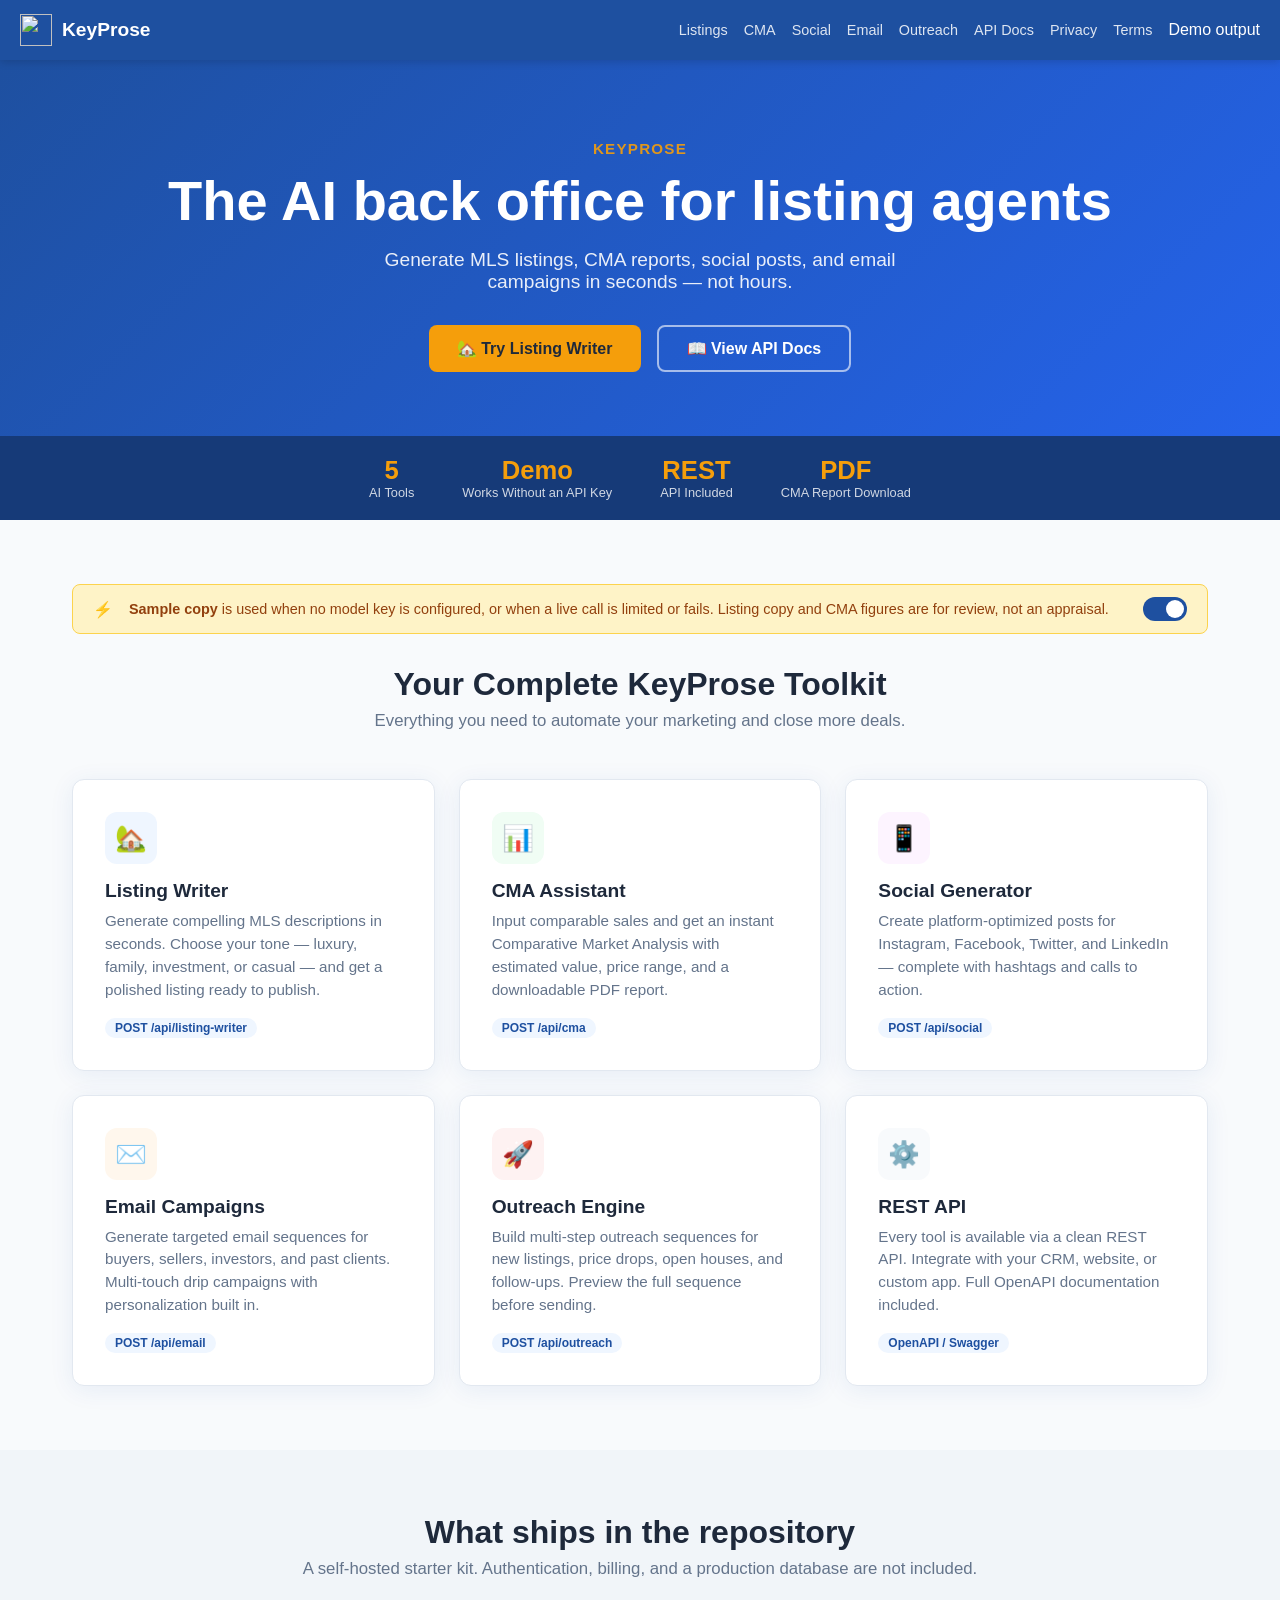
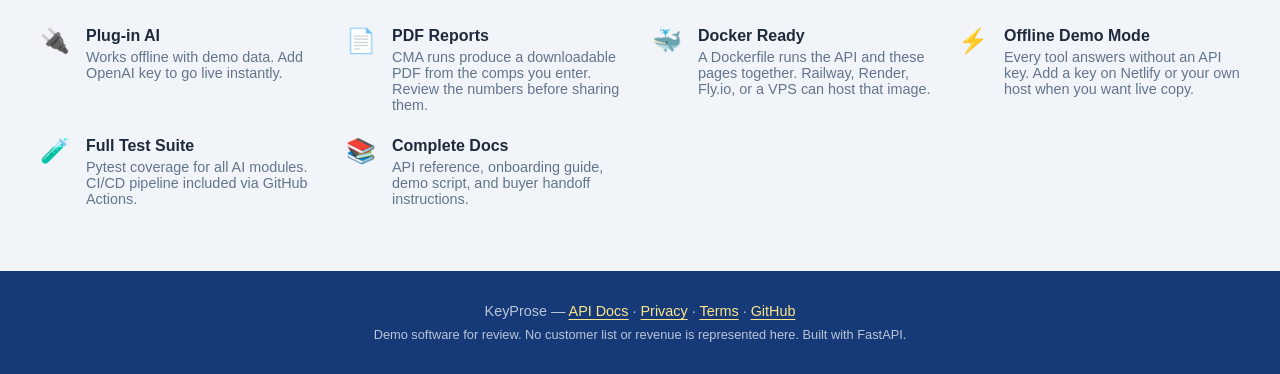
==== frontend/index.html @ 305be6d4 "Add a KeyProse privacy policy and terms of use. Describe the public site's listing tools, Netlify ho" ====
<!DOCTYPE html>
<html lang="en">
<head>
  <meta charset="UTF-8" />
  <meta name="viewport" content="width=device-width, initial-scale=1.0" />
  <title>KeyProse</title>
  <meta name="description" content="KeyProse: the AI back office for listing agents" />
  <link rel="canonical" href="https://keyprose.com/" />
  <link rel="icon" href="/assets/favicon.svg" type="image/svg+xml" />
  <style>
    :root {
      --primary: #1e50a0;
      --primary-dark: #163a78;
      --accent: #f59e0b;
      --bg: #f8fafc;
      --card: #ffffff;
      --text: #1e293b;
      --muted: #64748b;
      --border: #e2e8f0;
      --radius: 12px;
      --shadow: 0 4px 24px rgba(30,80,160,0.08);
    }
    * { box-sizing: border-box; margin: 0; padding: 0; }
    body { font-family: -apple-system, BlinkMacSystemFont, 'Segoe UI', sans-serif; background: var(--bg); color: var(--text); }

    /* Nav */
    nav { background: var(--primary); color: #fff; padding: 0.65rem 1.25rem; display: flex; align-items: center; justify-content: space-between; min-height: 60px; height: auto; flex-wrap: wrap; gap: 0.6rem 1rem; position: sticky; top: 0; z-index: 100; box-shadow: 0 2px 8px rgba(0,0,0,0.15); }
    .nav-brand { font-size: 1.2rem; font-weight: 700; display: flex; align-items: center; gap: 10px; }
    .nav-brand img, .nav-brand svg { width: 32px; height: 32px; }
    .hero .eyebrow { font-size: 0.95rem; font-weight: 800; letter-spacing: 0.08em; text-transform: uppercase; color: #f59e0b; margin-bottom: 0.75rem; }
    .nav-links { display: flex; flex-wrap: wrap; gap: 0.45rem 1rem; align-items: center; }
    .nav-links a { color: rgba(255,255,255,0.85); text-decoration: none; font-size: 0.9rem; transition: color 0.2s; }
    .nav-links a:hover { color: #fff; }
    .demo-badge { background: var(--accent); color: #1e293b; font-size: 0.75rem; font-weight: 700; padding: 2px 8px; border-radius: 20px; }

    /* Hero */
    .hero { background: linear-gradient(135deg, var(--primary) 0%, #2563eb 100%); color: #fff; padding: 5rem 2rem 4rem; text-align: center; }
    .hero h1 { font-size: clamp(2rem, 5vw, 3.5rem); font-weight: 800; margin-bottom: 1rem; line-height: 1.15; }
    .hero p { font-size: 1.2rem; opacity: 0.9; max-width: 600px; margin: 0 auto 2rem; }
    .hero-cta { display: flex; gap: 1rem; justify-content: center; flex-wrap: wrap; }
    .btn { display: inline-flex; align-items: center; gap: 8px; padding: 0.75rem 1.75rem; border-radius: 8px; font-weight: 600; font-size: 1rem; text-decoration: none; cursor: pointer; border: none; transition: all 0.2s; }
    .btn-primary { background: var(--accent); color: #1e293b; }
    .btn-primary:hover { background: #d97706; transform: translateY(-1px); }
    .btn-outline { background: transparent; color: #fff; border: 2px solid rgba(255,255,255,0.6); }
    .btn-outline:hover { border-color: #fff; background: rgba(255,255,255,0.1); }

    /* Stats bar */
    .stats-bar { background: var(--primary-dark); color: #fff; display: flex; justify-content: center; gap: 3rem; padding: 1.25rem 2rem; flex-wrap: wrap; }
    .stat { text-align: center; }
    .stat-num { font-size: 1.6rem; font-weight: 800; color: var(--accent); }
    .stat-label { font-size: 0.8rem; opacity: 0.8; }

    /* Tools grid */
    .section { padding: 4rem 2rem; max-width: 1200px; margin: 0 auto; }
    .section-title { font-size: 2rem; font-weight: 700; text-align: center; margin-bottom: 0.5rem; }
    .section-sub { text-align: center; color: var(--muted); margin-bottom: 3rem; font-size: 1.05rem; }
    .tools-grid { display: grid; grid-template-columns: repeat(auto-fit, minmax(300px, 1fr)); gap: 1.5rem; }
    .tool-card { background: var(--card); border-radius: var(--radius); padding: 2rem; box-shadow: var(--shadow); border: 1px solid var(--border); transition: transform 0.2s, box-shadow 0.2s; text-decoration: none; color: inherit; display: block; }
    .tool-card:hover { transform: translateY(-4px); box-shadow: 0 8px 32px rgba(30,80,160,0.14); }
    .tool-icon { width: 52px; height: 52px; border-radius: 12px; display: flex; align-items: center; justify-content: center; font-size: 1.6rem; margin-bottom: 1rem; }
    .tool-card h3 { font-size: 1.2rem; font-weight: 700; margin-bottom: 0.5rem; }
    .tool-card p { color: var(--muted); font-size: 0.95rem; line-height: 1.5; margin-bottom: 1rem; }
    .tool-tag { display: inline-block; background: #eff6ff; color: var(--primary); font-size: 0.75rem; font-weight: 600; padding: 3px 10px; border-radius: 20px; }

    /* Features */
    .features-grid { display: grid; grid-template-columns: repeat(auto-fit, minmax(250px, 1fr)); gap: 1.5rem; }
    .feature { display: flex; gap: 1rem; align-items: flex-start; }
    .feature-icon { font-size: 1.5rem; flex-shrink: 0; }
    .feature h4 { font-weight: 600; margin-bottom: 0.25rem; }
    .feature p { color: var(--muted); font-size: 0.9rem; }

    /* Demo mode toggle */
    .demo-banner { background: #fef3c7; border: 1px solid #fcd34d; border-radius: 8px; padding: 0.75rem 1.25rem; display: flex; align-items: center; gap: 1rem; margin-bottom: 2rem; }
    .demo-banner p { font-size: 0.9rem; color: #92400e; flex: 1; }
    .toggle { position: relative; display: inline-block; width: 44px; height: 24px; }
    .toggle input { opacity: 0; width: 0; height: 0; }
    .slider { position: absolute; cursor: pointer; inset: 0; background: #cbd5e1; border-radius: 24px; transition: 0.3s; }
    .slider:before { content: ''; position: absolute; height: 18px; width: 18px; left: 3px; bottom: 3px; background: white; border-radius: 50%; transition: 0.3s; }
    input:checked + .slider { background: var(--primary); }
    input:checked + .slider:before { transform: translateX(20px); }

    /* Footer */
    footer { background: var(--primary-dark); color: rgba(255,255,255,0.7); text-align: center; padding: 2rem; font-size: 0.9rem; }
    footer a { color: #fde68a; text-decoration: underline; text-underline-offset: 0.18em; }
  </style>
</head>
<body>

<nav>
  <div class="nav-brand">
    <img src="/assets/favicon.svg" alt="" width="32" height="32" />
    KeyProse
  </div>
  <div class="nav-links">
    <a href="/tools/listing">Listings</a>
    <a href="/tools/cma">CMA</a>
    <a href="/tools/social">Social</a>
    <a href="/tools/email">Email</a>
    <a href="/tools/outreach">Outreach</a>
    <a href="/docs">API Docs</a>
    <a href="/privacy">Privacy</a>
    <a href="/terms">Terms</a>
    <span class="ai-mode-badge is-demo" id="site-mode-badge">Demo output</span>
  </div>
</nav>

<section class="hero">
  <p class="eyebrow">KeyProse</p>
  <h1>The AI back office for listing agents</h1>
  <p>Generate MLS listings, CMA reports, social posts, and email campaigns in seconds — not hours.</p>
  <div class="hero-cta">
    <a href="/tools/listing" class="btn btn-primary">🏡 Try Listing Writer</a>
    <a href="/docs" class="btn btn-outline" target="_blank">📖 View API Docs</a>
  </div>
</section>

<div class="stats-bar">
  <div class="stat"><div class="stat-num">5</div><div class="stat-label">AI Tools</div></div>
  <div class="stat"><div class="stat-num">Demo</div><div class="stat-label">Works Without an API Key</div></div>
  <div class="stat"><div class="stat-num">REST</div><div class="stat-label">API Included</div></div>
  <div class="stat"><div class="stat-num">PDF</div><div class="stat-label">CMA Report Download</div></div>
</div>

<div class="section">
  <div class="demo-banner">
    <span>⚡</span>
    <p id="site-mode-text"><strong>Sample copy</strong> is used when no model key is configured, or when a live call is limited or fails. Listing copy and CMA figures are for review, not an appraisal.</p>
    <label class="toggle"><input type="checkbox" checked disabled><span class="slider"></span></label>
  </div>

  <h2 class="section-title">Your Complete KeyProse Toolkit</h2>
  <p class="section-sub">Everything you need to automate your marketing and close more deals.</p>

  <div class="tools-grid">
    <a href="/tools/listing" class="tool-card">
      <div class="tool-icon" style="background:#eff6ff;">🏡</div>
      <h3>Listing Writer</h3>
      <p>Generate compelling MLS descriptions in seconds. Choose your tone — luxury, family, investment, or casual — and get a polished listing ready to publish.</p>
      <span class="tool-tag">POST /api/listing-writer</span>
    </a>

    <a href="/tools/cma" class="tool-card">
      <div class="tool-icon" style="background:#f0fdf4;">📊</div>
      <h3>CMA Assistant</h3>
      <p>Input comparable sales and get an instant Comparative Market Analysis with estimated value, price range, and a downloadable PDF report.</p>
      <span class="tool-tag">POST /api/cma</span>
    </a>

    <a href="/tools/social" class="tool-card">
      <div class="tool-icon" style="background:#fdf4ff;">📱</div>
      <h3>Social Generator</h3>
      <p>Create platform-optimized posts for Instagram, Facebook, Twitter, and LinkedIn — complete with hashtags and calls to action.</p>
      <span class="tool-tag">POST /api/social</span>
    </a>

    <a href="/tools/email" class="tool-card">
      <div class="tool-icon" style="background:#fff7ed;">✉️</div>
      <h3>Email Campaigns</h3>
      <p>Generate targeted email sequences for buyers, sellers, investors, and past clients. Multi-touch drip campaigns with personalization built in.</p>
      <span class="tool-tag">POST /api/email</span>
    </a>

    <a href="/tools/outreach" class="tool-card">
      <div class="tool-icon" style="background:#fef2f2;">🚀</div>
      <h3>Outreach Engine</h3>
      <p>Build multi-step outreach sequences for new listings, price drops, open houses, and follow-ups. Preview the full sequence before sending.</p>
      <span class="tool-tag">POST /api/outreach</span>
    </a>

    <a href="/docs" target="_blank" class="tool-card">
      <div class="tool-icon" style="background:#f8fafc;">⚙️</div>
      <h3>REST API</h3>
      <p>Every tool is available via a clean REST API. Integrate with your CRM, website, or custom app. Full OpenAPI documentation included.</p>
      <span class="tool-tag">OpenAPI / Swagger</span>
    </a>
  </div>
</div>

<div style="background:#f1f5f9; padding: 4rem 2rem;">
  <div style="max-width:1200px; margin:0 auto;">
    <h2 class="section-title">What ships in the repository</h2>
    <p class="section-sub">A self-hosted starter kit. Authentication, billing, and a production database are not included.</p>
    <div class="features-grid">
      <div class="feature"><span class="feature-icon">🔌</span><div><h4>Plug-in AI</h4><p>Works offline with demo data. Add OpenAI key to go live instantly.</p></div></div>
      <div class="feature"><span class="feature-icon">📄</span><div><h4>PDF Reports</h4><p>CMA runs produce a downloadable PDF from the comps you enter. Review the numbers before sharing them.</p></div></div>
      <div class="feature"><span class="feature-icon">🐳</span><div><h4>Docker Ready</h4><p>A Dockerfile runs the API and these pages together. Railway, Render, Fly.io, or a VPS can host that image.</p></div></div>
      <div class="feature"><span class="feature-icon">⚡</span><div><h4>Offline Demo Mode</h4><p>Every tool answers without an API key. Add a key on Netlify or your own host when you want live copy.</p></div></div>
      <div class="feature"><span class="feature-icon">🧪</span><div><h4>Full Test Suite</h4><p>Pytest coverage for all AI modules. CI/CD pipeline included via GitHub Actions.</p></div></div>
      <div class="feature"><span class="feature-icon">📚</span><div><h4>Complete Docs</h4><p>API reference, onboarding guide, demo script, and buyer handoff instructions.</p></div></div>
    </div>
  </div>
</div>

<footer>
  <p>KeyProse &mdash; <a href="/docs">API Docs</a> &middot; <a href="/privacy">Privacy</a> &middot; <a href="/terms">Terms</a> &middot; <a href="https://github.com/K-Love/listing-pilot" target="_blank" rel="noopener">GitHub</a></p>
  <p style="margin-top:0.5rem; font-size:0.8rem;">Demo software for review. No customer list or revenue is represented here. Built with FastAPI.</p>
</footer>
<script src="/assets/ai-mode.js"></script>
<script>
  fetch("/api/health").then(function (response) { return response.json(); }).then(function (data) {
    if (!window.KeyProse) return;
    KeyProse.applyBadge(document.getElementById("site-mode-badge"), data);
    var text = document.getElementById("site-mode-text");
    if (data.ai_mode === "live" && text) {
      text.innerHTML = "<strong>Live AI</strong> is on for this site. If a generation is limited or the model call fails, you still get sample copy. Listing copy and CMA figures are for review, not an appraisal.";
    }
  }).catch(function () {});
</script>
</body>
</html>
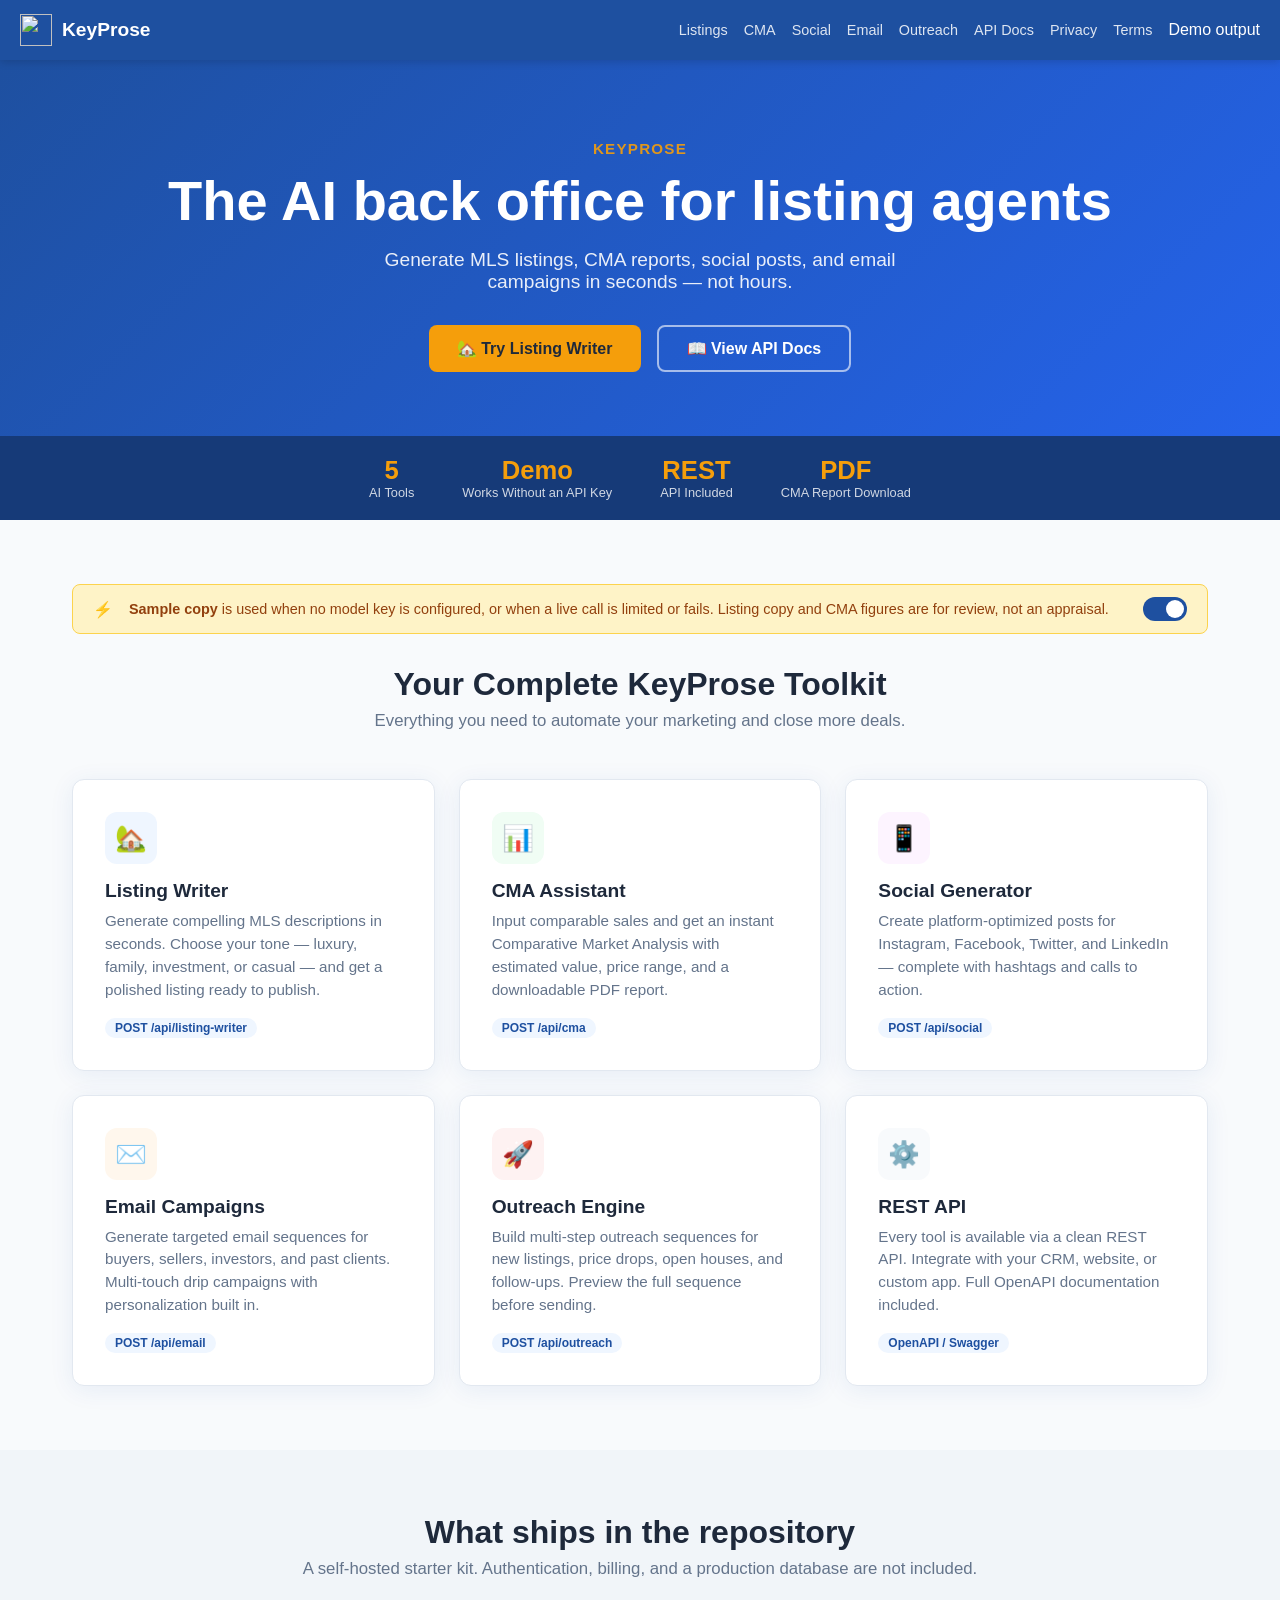
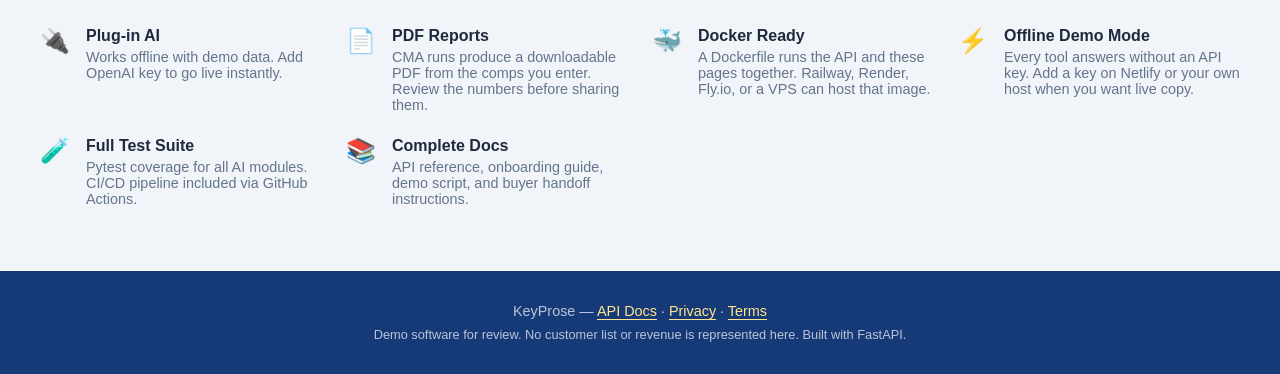
==== commit 932cc354: "Remove the GitHub link from public page footers. Privacy, Terms, and the API docs source link stay. " ====
--- a/frontend/index.html
+++ b/frontend/index.html
@@ -192,7 +192,7 @@
 </div>
 
 <footer>
-  <p>KeyProse &mdash; <a href="/docs">API Docs</a> &middot; <a href="/privacy">Privacy</a> &middot; <a href="/terms">Terms</a> &middot; <a href="https://github.com/K-Love/listing-pilot" target="_blank" rel="noopener">GitHub</a></p>
+  <p>KeyProse &mdash; <a href="/docs">API Docs</a> &middot; <a href="/privacy">Privacy</a> &middot; <a href="/terms">Terms</a></p>
   <p style="margin-top:0.5rem; font-size:0.8rem;">Demo software for review. No customer list or revenue is represented here. Built with FastAPI.</p>
 </footer>
 <script src="/assets/ai-mode.js"></script>
